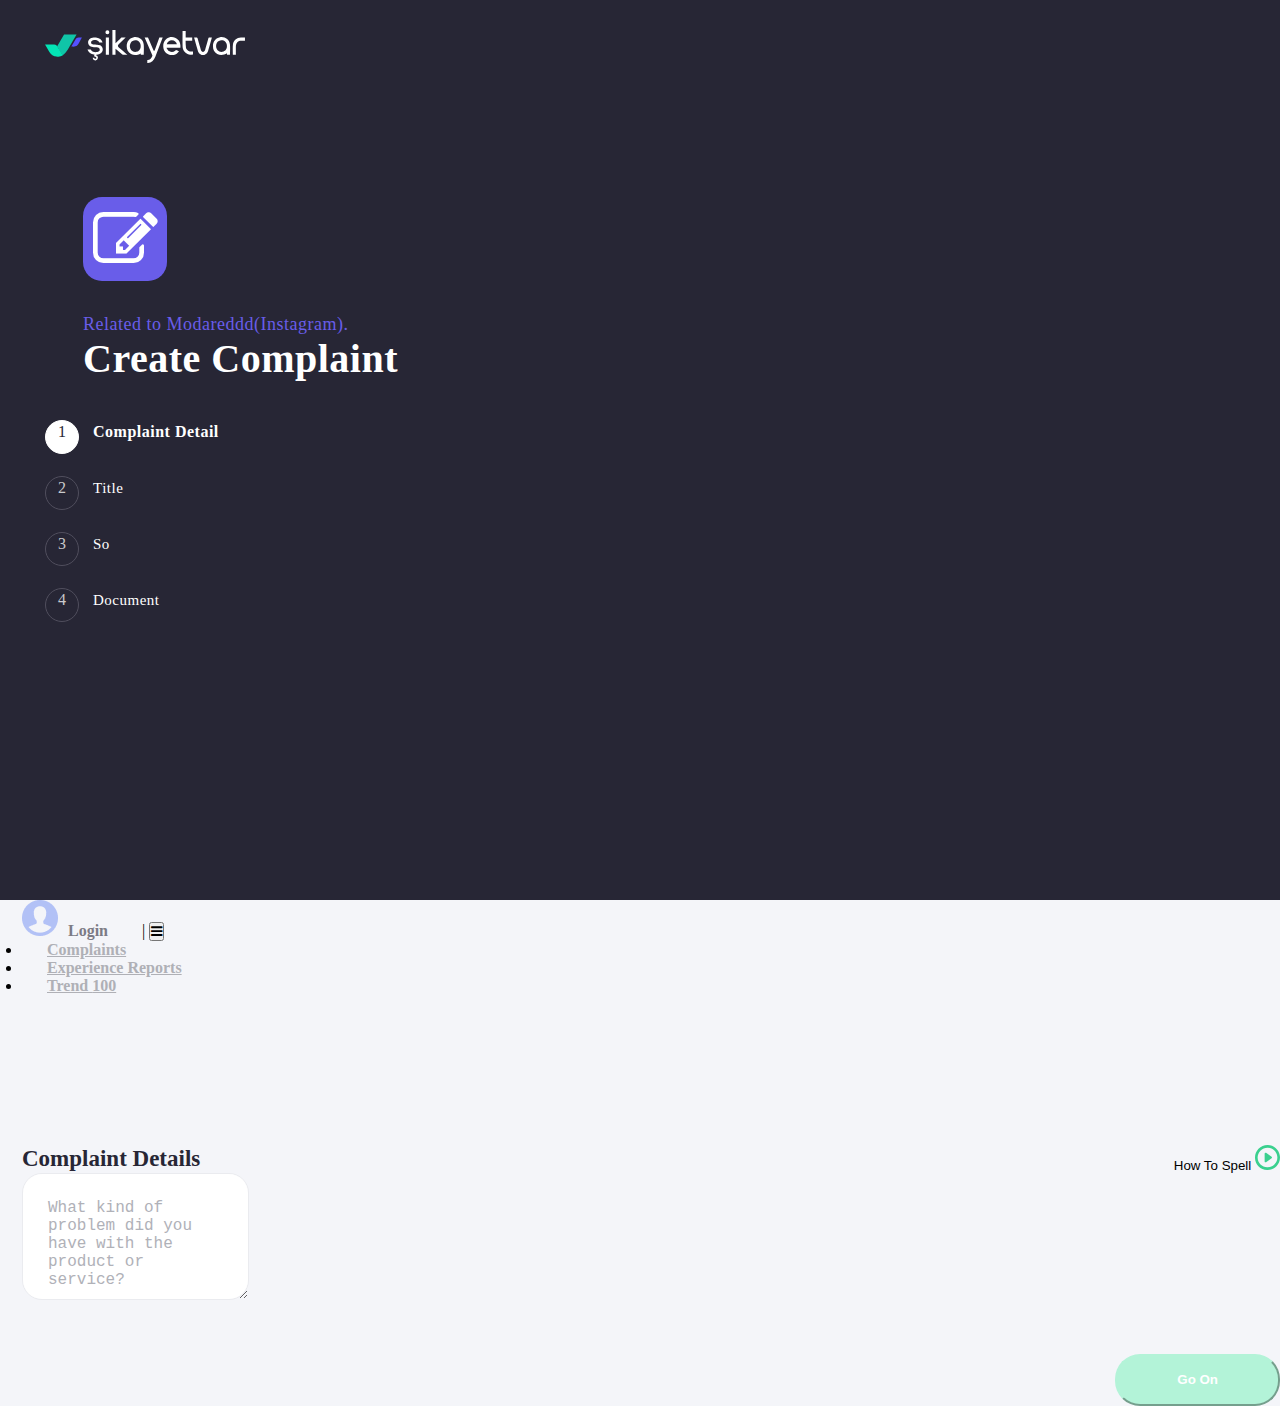
==== index.html @ fd01a488 "hello" ====
<!doctype html>
<html lang="en">
  <head>
    <!-- Required meta tags -->
    <meta charset="utf-8">
    <meta name="viewport" content="width=device-width, initial-scale=1">
    <!-- Bootstrap CSS -->
    <link href="https://cdn.jsdelivr.net/npm/bootstrap@5.0.2/dist/css/bootstrap.min.css" rel="stylesheet" integrity="sha384-EVSTQN3/azprG1Anm3QDgpJLIm9Nao0Yz1ztcQTwFspd3yD65VohhpuuCOmLASjC" crossorigin="anonymous">
    <link rel="stylesheet" href="https://cdnjs.cloudflare.com/ajax/libs/font-awesome/4.7.0/css/font-awesome.min.css">
    <!-- Stylesheet Css  -->
    <link rel="stylesheet" type="text/css" href="ComplaintsBox.css">
   

    <title>Complaint Details</title>
  </head>
  <body>




<section id="Complaint_details">
  <div class="container-fluid">
    <div class="row">
      <div class="col-xl-4 col-lg-4 col-md-12">
        <div class="sidebar_complaint_left">
          <div class="logo_complaint">
            <img src="img/logo2.svg">
          </div>
          <div class="cmpnt-head">
            <div class="brand-info-graphic">
              <i class="fa fa-edit"></i>
            </div>
            <span class="sub-title"><span>Related to Modareddd<span>(Instagram).</span>
          </span>
          <h1 class="title_compl">Create Complaint</h1>
        </div>
        <ul class="steps step-steps">
          <li data-step-target="step1" class="active">
            <span class="step-circle">
                <span>1</span>
                <i class="icon-check-mark"></i>
              </span>
              <span class="step-text"><a href="Create_Complaint.html">Complaint Detail</a></span>
          </li>
            <li data-step-target="step2" class="">
              <span class="step-circle">
                <span>2</span>
                <i class="icon-check-mark"></i>
              </span>
              <span class="step-text"><a href="Title_of_Your_Complaint.html">Title</a></span>
            </li>

            <li data-step-target="step3" class="">
              <span class="step-circle">
                <span>3</span>
                <i class="icon-check-mark"></i>
              </span>
              <span class="step-text"><a href="BrandComplaints.html">So</a></span>
            </li>

            <li data-step-target="step4" class="">
              <span class="step-circle">
                <span>4</span>
                <i class="icon-check-mark"></i>
              </span>
              <span class="step-text"><a href="Accelerat_ the_Solution.html">Document</a></span>
            </li>
            </ul>
         </div>
      </div>
  <div class="col-xl-8 col-lg-8 col-md-12 sidebar_right">
    <div class="complaint_box">
      <nav class="navbar navbar-expand-lg">
        <div class="container-fluid">
          <a class="user_login" href="#"><img src="img/avatar.png">Login</a> |
          <button class="navbar-toggler" type="button" data-bs-toggle="collapse" data-bs-target="#navbarSupportedContent" aria-controls="navbarSupportedContent" aria-expanded="false" aria-label="Toggle navigation">
            <span class="navbar-toggler-icon"><i class="fa fa-bars"></i></span>
          </button>
          <div class="collapse navbar-collapse" id="navbarSupportedContent">
            <ul class="navbar-nav me-auto mb-2 mb-lg-0">
              <li class="nav-item">
                <a class="nav-link active" aria-current="page" href="#">Complaints</a>
              </li>
              <li class="nav-item"><a class="nav-link" href="#">Experience Reports</a></li>
              <li class="nav-item"><a class="nav-link" href="#">Trend <span>100</span></a></li>
            </ul>
          </div>
        </div>
      </nav>

      <div class="form_complaints">
      <form>
        <div class="mb-3">

          <div class="HowSpell">
          <label for="exampleFormControlTextarea1" class="form-label">Complaint Details</label>
          <button class="js-help-video">
            <font style="vertical-align: inherit;">
              <font style="vertical-align: inherit;">How To Spell</font>
            </font>
            <img width="25" src="img/play-icon.svg" decoding="auto" alt="How to write a complaint">
          </button>
          </div>
          <textarea class="form-control" id="exampleFormControlTextarea1" rows="5" placeholder="What kind of problem did you have with the product or service?"></textarea>
        </div>
        <button type="submit" class="btn btn-primary">Go On</button>
      </form>
      </div>
    </div>
  </div>
</div>
</div>
</section>


<script src="https://cdn.jsdelivr.net/npm/bootstrap@5.0.2/dist/js/bootstrap.bundle.min.js" integrity="sha384-MrcW6ZMFYlzcLA8Nl+NtUVF0sA7MsXsP1UyJoMp4YLEuNSfAP+JcXn/tWtIaxVXM" crossorigin="anonymous"></script>



</body>
</html>
---- ComplaintsBox.css ----
*{
    padding: 0;
    margin:0;
    box-sizing: border-box;
}
body {
    overflow-x: hidden;
    background: #f4f5f9;
}

section#Complaint_details .container-fluid {
    padding: 0;
}
  .sidebar_complaint_left {
    background: #272635;
    border-radius: 0;
    min-height: 100vh;
}
.logo_complaint img {
    width: 200px;
}
.sidebar_complaint_left {
    padding: 30px 45px;
}
.brand-info-graphic {
    -webkit-border-radius: 19px;
    -moz-border-radius: 19px;
    -ms-border-radius: 19px;
    border-radius: 19px;
    width: 84px;
    height: 84px;
    background-color: #695de9;
    margin-bottom: 33px;
    text-align: center;
    margin-top: 130px;
}
.brand-info-graphic i.fa.fa-edit {
    font-size: 65px;
    color: #fff;
    line-height: 85px;
}
.cmpnt-head {
    padding: 0 0 8px 38px;
}
.sub-title {
    color: #9ba1ff;
    font-size: 18px;
    font-weight: 500;
    letter-spacing: .5px;
}
.sub-title span {
    color: #695de9;
}

h1.title_compl {
    color: #fff;
    font-size: 40px;
}
ul.steps.step-steps {
    margin-top: 30px;
}
.steps li.active .step-circle {
    background-color: #fff;
    border-color: #fff;
    color: #272635;
    display: inline-block;
}
.step-circle {
    margin: 0 11px 0 0;
}
.step-circle {
    border: 1.5px solid #504e5d;
    -webkit-border-radius: 50%;
    -moz-border-radius: 50%;
    -ms-border-radius: 50%;
    border-radius: 50%;
    width: 34px;
    height: 34px;
    color: #cacacd;
    margin: 0 auto 12px;
    padding-top: 2px;
    display: inline-block;
    text-align: center;
}
ul.steps.step-steps li {
    list-style: none;
    margin-bottom: 10px;
}
ul.steps.step-steps li.active span.step-text {
    font-size: 16px;
    font-weight: 600;
    color: #fff;
    margin-left: 10px;
}
ul.steps.step-steps li span.step-text{
    color: #504e5d;
    letter-spacing: .5px;
    margin-left: 10px;
    font-size: 15px;
    font-weight: 400;
}
span.step-text a {
    color: #fff;
    text-decoration: none;
}
a.user_login {
    color: #7c7b85;
    font-weight: 600;
    font-size: 16px;
    text-decoration: none;
    margin-right: 30px;
}
  a.user_login img {
    margin-right: 10px;
}
section#Complaint_details .navbar li a {
    color: #afb0b6;
    display: block;
    font-weight: 600;
    margin: 0px 25px;
}
section#Complaint_details .sidebar_right{
    background: #f4f5f9;
    border-radius: 26px 0 0 26px;
    margin-left: -38px;
}
.complaint_box {
    padding-left: 60px;
}
.form_complaints {
    position: relative;
    top: 150px;
}
.HowSpell {
    display: flex;
    align-items: center;
    justify-content: space-between;
}
button.js-help-video {
    border: 0px;
    background: transparent;
}
label.form-label {
    color: #272635;
    font-size: 23px;
    font-weight: 600;
}
.form_complaints textarea#exampleFormControlTextarea1 {
    border-radius: 20px;
    border: 1px solid #eaebef;
    padding: 25px;
}
.form_complaints textarea#exampleFormControlTextarea1::placeholder{
  color: #b0b1b8;
  font-size: 16px;
  font-weight: 500;
}
.complaint_box button.btn.btn-primary {
    float: right;
    margin-top: 50px;
    border-color: #b3f3d8;
    background-color: #b3f3d8;
    cursor: pointer;
    display: inline-block;
    font-weight: 600;
    line-height: 1.5;
    color: #ffffff;
    text-decoration: none;
    vertical-align: middle;
    cursor: pointer;
    -webkit-user-select: none;
    -moz-user-select: none;
    user-select: none;
    padding: 14px 60px;
    border-radius: 25px;
    transition: color .15s ease-in-out,background-color .15s ease-in-out,border-color .15s ease-in-out,box-shadow .15s ease-in-out;
}
input#titletext {
    border-radius: 48px;
    border: 1px solid #eaebef;
    padding: 20px;
}
input#titletext::placeholder{
  color: #b0b1b8;
  font-size: 16px;
  font-weight: 500;
}
button.btn.btn-secondary {
    background: #cacacd;
    border: none;
    margin-top: 50px;
    cursor: pointer;
    display: inline-block;
    font-weight: 600;
    line-height: 1.5;
    color: #ffffff;
    text-decoration: none;
    vertical-align: middle;
    cursor: pointer;
    -webkit-user-select: none;
    -moz-user-select: none;
    user-select: none;
    padding: 14px 60px;
    border-radius: 25px;
    transition: color .15s ease-in-out,background-color 
    .15s ease-in-out,border-color .15s ease-in-out,box-shadow .15s ease-in-out
}

form#brand_complaint .HowSpell {
    display: inherit;
}
p.desc.content-desc {
    color: #afb0b6;
    font-size: 14px;
    line-height: 1.35;
    font-weight: 400;
}
ul.select-brand li {
    list-style: none;
}
label.brand-checkbox {
    padding: 20px 16px;
    height: 140px;
    border-radius: 22px;
    display: flex;
    align-items: center;
    width: 300px;
    border: 1.5px solid #d8d9db;
}
label.brand-checkbox span.brand-wrap {
    margin-left: 50px;
}
ul.select-brand {
    padding-left: 0;
    margin-bottom: 60px;
}
p.input-desc.content-desc{
    color: #afb0b6;
    font-size: 14px;
    line-height: 1.35;
    font-weight: 400;
}
span.brand-content span.text span {
color: #afb0b6;
    font-size: 15px;
    line-height: 1.35;
    font-weight: 700;
}
label.brand-checkbox input[type="checkbox"] {
    width: 20px;
    height: 20px;
}


.up-wrap {
    -webkit-border-radius: 19px;
    -moz-border-radius: 19px;
    -ms-border-radius: 19px;
    border-radius: 19px;
    border: 2px dashed #b2c1f6;
    padding: 10px 50px;
    height: 190px;
}
.attachment-place {
    margin-bottom: 20px;
}
.dropzone-custom-triggerer {
    text-align: center;
}
.content-desc, .questions-warning, .up-wrap span {
    font-size: 15px;
    letter-spacing: .5px;
    line-height: 1.25;
    color: #afb0b6;
    display: block;
    text-align: center;
    margin: 15px 0 18px;
}
.up-wrap .btn {
    font-size: 14px;
    padding: 12px 20px 10px;
    line-height: normal;
    color: #fff;
    font-weight: 600;
}
.btn-purple {
    background-color: #695de9;
    border-color: #695de9;
}
button.btn.btn-purple.add-file-button i.fa.fa-play {
    margin-right: 5px;
}

.dropzone-custom-triggerer i.fa.fa-info {
    width: 25px;
    height: 25px;
    background: #d9d9d9;
    line-height: 25px;
    border-radius: 50px;
    color: #fff;
}
.no-attachment-inf i.fa.fa-info{
    width: 25px;
    height: 25px;
    background: #d9d9d9;
    line-height: 25px;
    border-radius: 50px;
    color: #fff;
    text-align: center;
    margin-right: 10px;
}
span.attachment-text-info.no-attachment-inf{
    font-size: 15px;
    letter-spacing: .5px;
    line-height: 1.25;
    color: #afb0b6;
    display: block;
    margin: 15px 0 18px;
}


@media only screen and (max-width: 768px) {
 .cmpnt-head {
    display: none;

}
ul.steps.step-steps li {
    display: inline-block;
    margin-right: 40px;
}
.sidebar_complaint_left {
    min-height: 22vh;
    border-radius: 0px 0px 20px 20px;
}
.form_complaints {
    position: relative;
    top: 24px;
}
.navbar-toggler:focus {
    text-decoration: none;
    outline: 0;
    box-shadow: none;
}
}
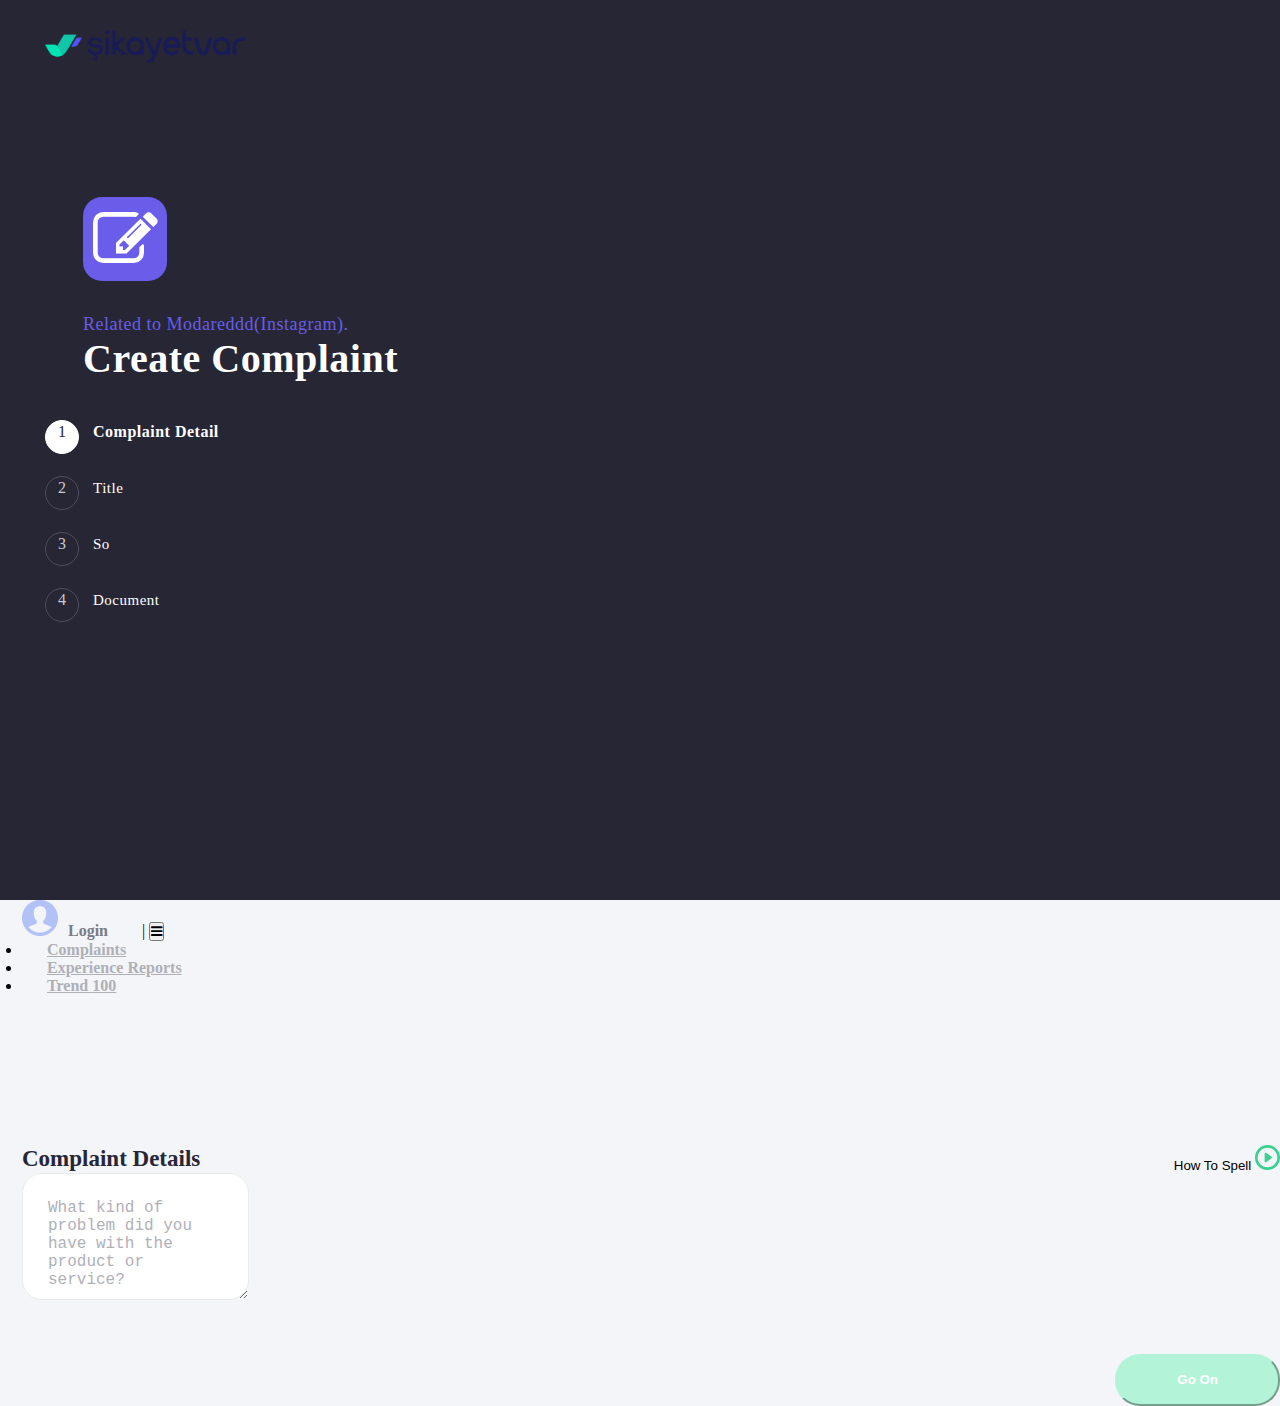
==== commit e682d032: "dd" ====
--- a/index.html
+++ b/index.html
@@ -24,7 +24,7 @@
       <div class="col-xl-4 col-lg-4 col-md-12">
         <div class="sidebar_complaint_left">
           <div class="logo_complaint">
-            <img src="img/logo2.svg">
+            <img src="img/logo.png">
           </div>
           <div class="cmpnt-head">
             <div class="brand-info-graphic">
@@ -40,7 +40,7 @@
                 <span>1</span>
                 <i class="icon-check-mark"></i>
               </span>
-              <span class="step-text"><a href="Create_Complaint.html">Complaint Detail</a></span>
+              <span class="step-text"><a href="index.html">Complaint Detail</a></span>
           </li>
             <li data-step-target="step2" class="">
               <span class="step-circle">
